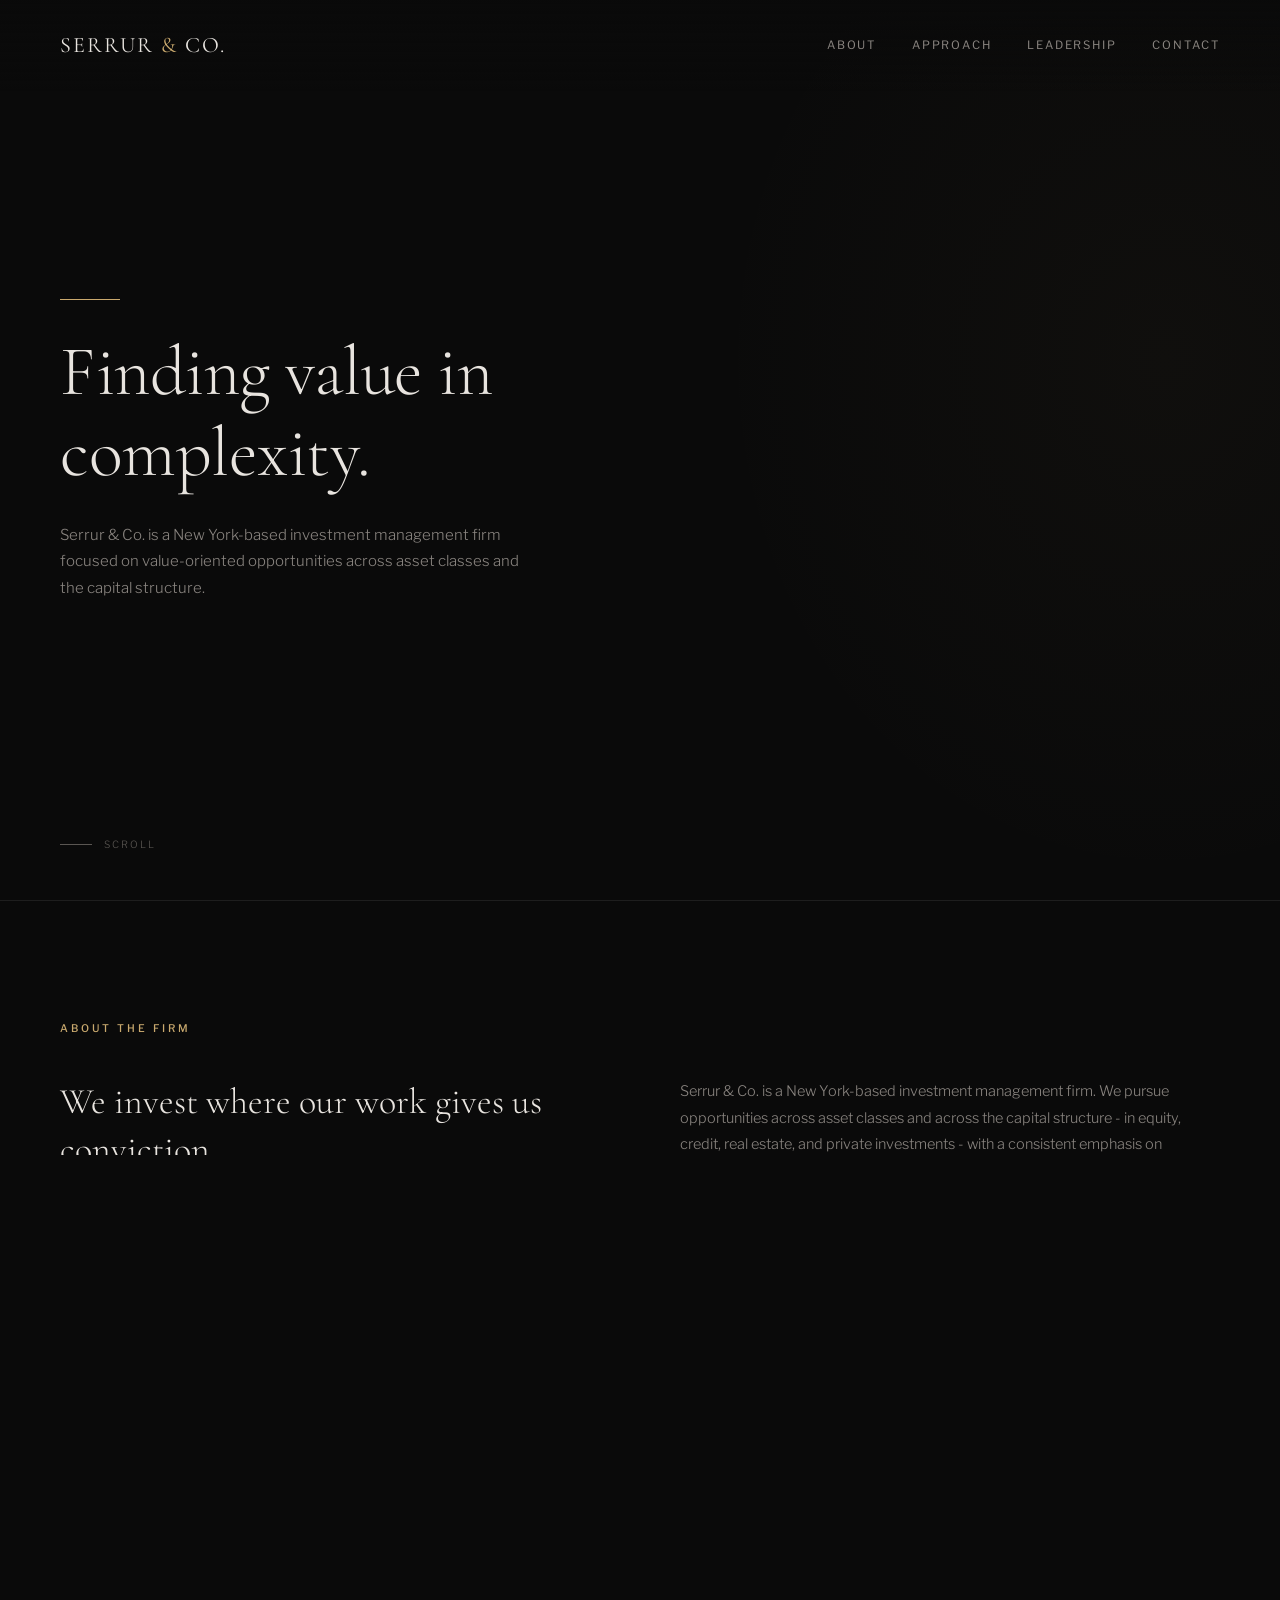
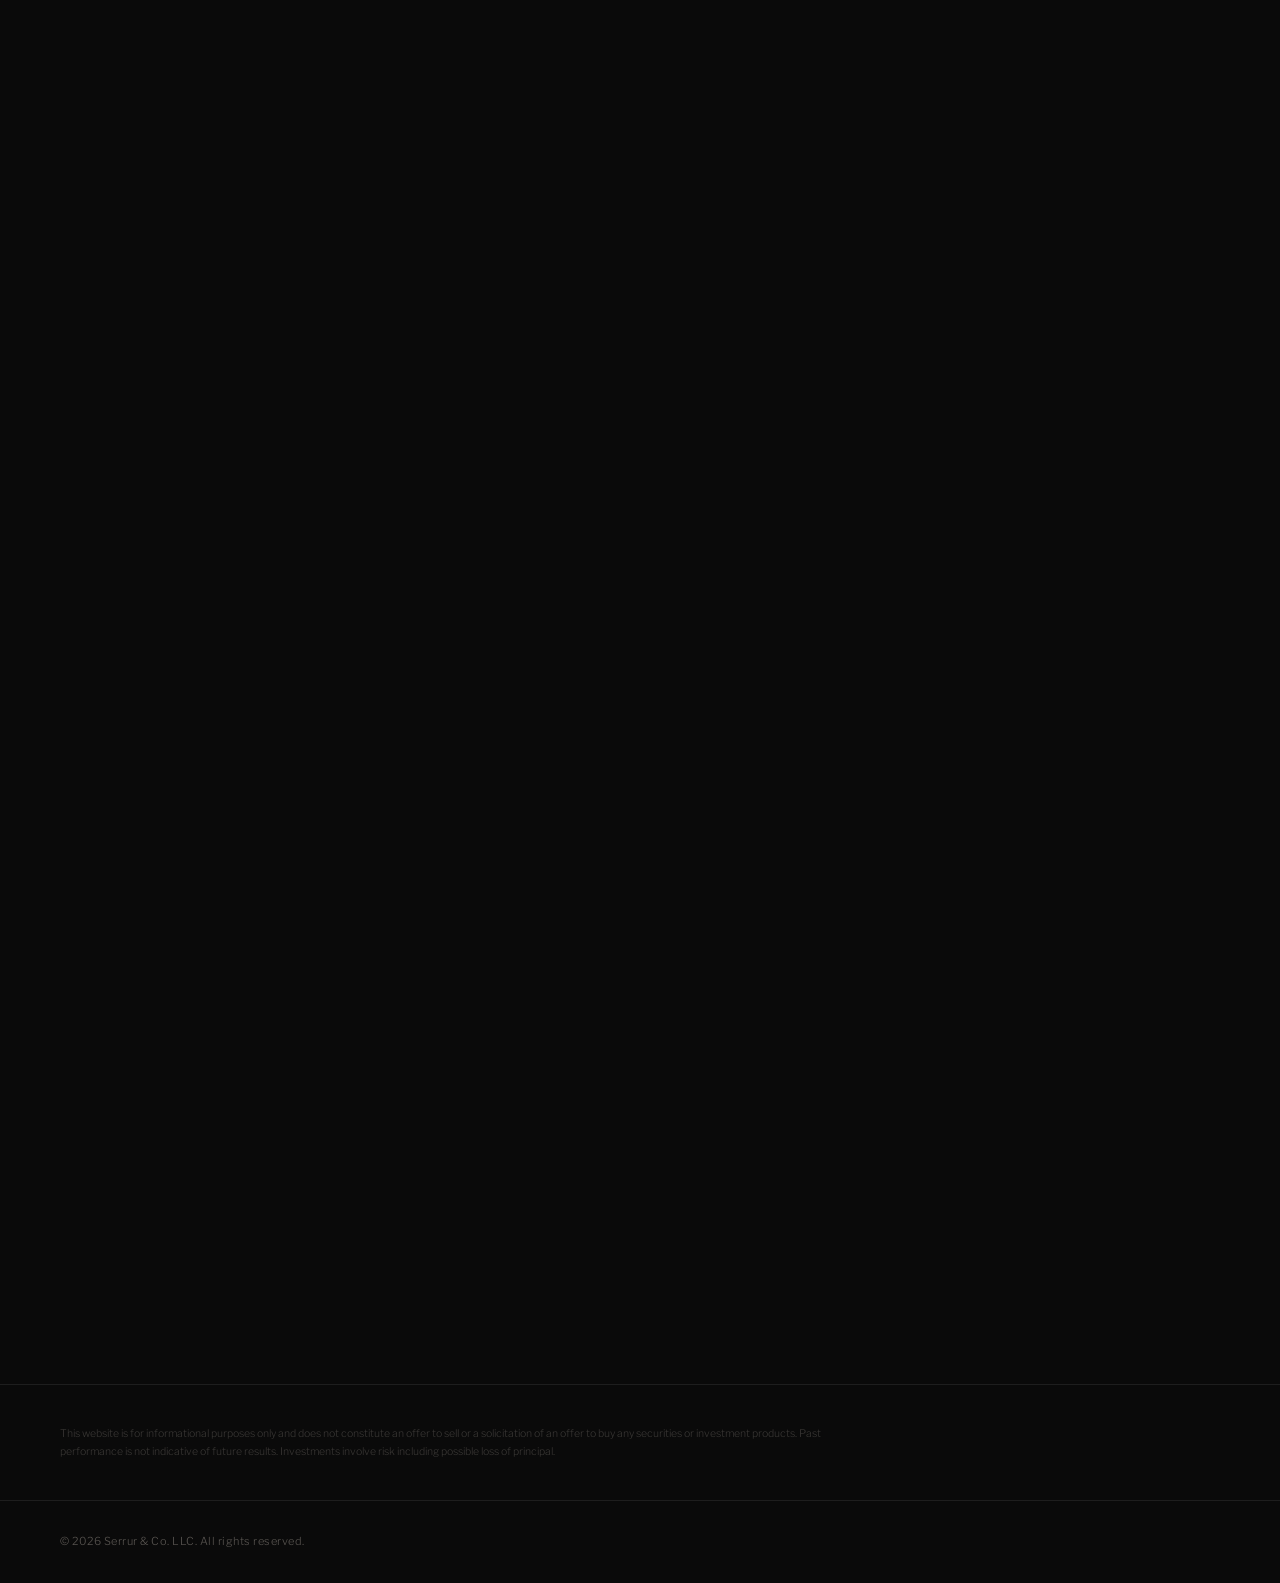
==== index.html @ 998e9f7e "Initial site" ====
<!DOCTYPE html>
<html lang="en">
<head>
<meta charset="UTF-8">
<meta name="viewport" content="width=device-width, initial-scale=1.0">
<title>Serrur &amp; Co. LLC</title>
<link href="https://fonts.googleapis.com/css2?family=Cormorant+Garamond:ital,wght@0,300;0,400;0,500;0,600;1,300;1,400&family=Libre+Franklin:wght@300;400;500&display=swap" rel="stylesheet">
<style>
  *, *::before, *::after { margin: 0; padding: 0; box-sizing: border-box; }

  :root {
    --bg: #0a0a0a;
    --bg-elevated: #111111;
    --text-primary: #e8e4df;
    --text-secondary: #8a8580;
    --text-muted: #5a5652;
    --accent: #c9a96e;
    --accent-dim: rgba(201, 169, 110, 0.12);
    --border: #1e1e1e;
    --serif: 'Cormorant Garamond', Georgia, serif;
    --sans: 'Libre Franklin', sans-serif;
  }

  html { scroll-behavior: smooth; }

  body {
    font-family: var(--sans);
    background: var(--bg);
    color: var(--text-primary);
    line-height: 1.6;
    font-weight: 300;
    -webkit-font-smoothing: antialiased;
    overflow-x: hidden;
  }

  nav {
    position: fixed; top: 0; width: 100%; z-index: 100;
    padding: 28px 60px;
    display: flex; justify-content: space-between; align-items: center;
    background: linear-gradient(to bottom, rgba(10,10,10,0.95), rgba(10,10,10,0));
    transition: background 0.4s;
  }
  .nav-scrolled { background: rgba(10,10,10,0.97); backdrop-filter: blur(12px); border-bottom: 1px solid var(--border); }
  .logo { font-family: var(--serif); font-size: 22px; font-weight: 400; letter-spacing: 2px; color: var(--text-primary); text-decoration: none; }
  .logo span { color: var(--accent); }
  .nav-links { display: flex; gap: 36px; }
  .nav-links a { font-size: 11.5px; letter-spacing: 1.8px; text-transform: uppercase; color: var(--text-secondary); text-decoration: none; transition: color 0.3s; font-weight: 400; }
  .nav-links a:hover { color: var(--text-primary); }

  .hero {
    min-height: 100vh; display: flex; flex-direction: column; justify-content: center;
    padding: 0 60px; position: relative;
  }
  .hero::before {
    content: ''; position: absolute; top: 0; right: 0; width: 45%; height: 100%;
    background: radial-gradient(ellipse at 80% 40%, rgba(201,169,110,0.03) 0%, transparent 70%);
    pointer-events: none;
  }
  .hero-rule { width: 60px; height: 1px; background: var(--accent); margin-bottom: 32px; opacity: 0; animation: fadeSlideRight 1s 0.3s forwards; }
  .hero h1 { font-family: var(--serif); font-size: clamp(42px, 5.5vw, 72px); font-weight: 300; line-height: 1.15; max-width: 600px; letter-spacing: -0.5px; opacity: 0; animation: fadeSlideUp 1s 0.5s forwards; }
  .hero p { margin-top: 28px; font-size: 15px; color: var(--text-secondary); max-width: 480px; line-height: 1.75; opacity: 0; animation: fadeSlideUp 1s 0.8s forwards; }
  .scroll-indicator { position: absolute; bottom: 48px; left: 60px; display: flex; align-items: center; gap: 12px; font-size: 10px; letter-spacing: 2px; text-transform: uppercase; color: var(--text-muted); opacity: 0; animation: fadeIn 1s 1.4s forwards; }
  .scroll-line { width: 32px; height: 1px; background: var(--text-muted); animation: pulse 2s infinite; }

  section { padding: 120px 60px; position: relative; }
  .section-label { font-size: 10.5px; letter-spacing: 3px; text-transform: uppercase; color: var(--accent); margin-bottom: 40px; font-weight: 500; }

  .about { border-top: 1px solid var(--border); }
  .about-grid { display: grid; grid-template-columns: 1fr 1fr; gap: 80px; align-items: start; }
  .about-grid h2 { font-family: var(--serif); font-size: 36px; font-weight: 300; line-height: 1.35; }
  .about-text p { font-size: 14.5px; color: var(--text-secondary); line-height: 1.85; margin-bottom: 20px; }

  .approach { background: var(--bg-elevated); border-top: 1px solid var(--border); border-bottom: 1px solid var(--border); }
  .approach-items { display: grid; grid-template-columns: repeat(3, 1fr); gap: 1px; background: var(--border); margin-top: 48px; }
  .approach-item { background: var(--bg-elevated); padding: 48px 40px; }
  .approach-item h3 { font-family: var(--serif); font-size: 22px; font-weight: 400; margin-bottom: 16px; }
  .approach-item p { font-size: 13.5px; color: var(--text-secondary); line-height: 1.8; }
  .approach-item .num { font-family: var(--serif); font-size: 13px; color: var(--accent); margin-bottom: 24px; display: block; }

  .leadership { border-bottom: 1px solid var(--border); }
  .leader-card { display: grid; grid-template-columns: 1fr 1.4fr; gap: 80px; align-items: start; max-width: 900px; }
  .leader-card h3 { font-family: var(--serif); font-size: 28px; font-weight: 400; margin-bottom: 6px; }
  .leader-card .title { font-size: 12px; letter-spacing: 1.5px; text-transform: uppercase; color: var(--accent); margin-bottom: 28px; }
  .leader-card p { font-size: 14px; color: var(--text-secondary); line-height: 1.85; margin-bottom: 14px; }
  .leader-credentials { display: flex; gap: 24px; margin-top: 24px; padding-top: 24px; border-top: 1px solid var(--border); }
  .credential { font-size: 11.5px; color: var(--text-muted); letter-spacing: 0.5px; line-height: 1.6; }

  .contact { text-align: center; padding: 140px 60px; }
  .contact h2 { font-family: var(--serif); font-size: 36px; font-weight: 300; margin-bottom: 20px; }
  .contact p { font-size: 14px; color: var(--text-secondary); margin-bottom: 8px; }
  .contact a { color: var(--accent); text-decoration: none; border-bottom: 1px solid var(--accent-dim); transition: border-color 0.3s; }
  .contact a:hover { border-color: var(--accent); }
  .contact-address { margin-top: 40px; font-size: 12.5px; color: var(--text-muted); line-height: 1.8; letter-spacing: 0.3px; }

  footer { padding: 32px 60px; border-top: 1px solid var(--border); display: flex; justify-content: space-between; align-items: center; }
  footer p { font-size: 11px; color: var(--text-muted); letter-spacing: 0.5px; }
  .disclaimer { padding: 40px 60px; border-top: 1px solid var(--border); background: var(--bg); }
  .disclaimer p { font-size: 10.5px; color: var(--text-muted); line-height: 1.7; max-width: 800px; opacity: 0.6; }

  @keyframes fadeSlideUp { from { opacity: 0; transform: translateY(24px); } to { opacity: 1; transform: translateY(0); } }
  @keyframes fadeSlideRight { from { opacity: 0; width: 0; } to { opacity: 1; width: 60px; } }
  @keyframes fadeIn { from { opacity: 0; } to { opacity: 1; } }
  @keyframes pulse { 0%, 100% { opacity: 0.3; } 50% { opacity: 1; } }

  .reveal { opacity: 0; transform: translateY(20px); transition: opacity 0.8s ease, transform 0.8s ease; }
  .reveal.visible { opacity: 1; transform: translateY(0); }

  @media (max-width: 900px) {
    nav { padding: 20px 28px; }
    .nav-links { gap: 20px; }
    .nav-links a { font-size: 10px; }
    .hero { padding: 0 28px; }
    section { padding: 80px 28px; }
    .about-grid { grid-template-columns: 1fr; gap: 40px; }
    .approach-items { grid-template-columns: 1fr; }
    .leader-card { grid-template-columns: 1fr; gap: 32px; }
    .scroll-indicator { left: 28px; }
    footer { padding: 24px 28px; }
    .disclaimer { padding: 28px; }
    .contact { padding: 80px 28px; }
  }
  @media (max-width: 600px) {
    .nav-links { display: none; }
    .leader-credentials { flex-direction: column; gap: 12px; }
  }
</style>
</head>
<body>

<nav id="nav">
  <a href="#" class="logo">SERRUR <span>&amp;</span> CO.</a>
  <div class="nav-links">
    <a href="#about">About</a>
    <a href="#approach">Approach</a>
    <a href="#leadership">Leadership</a>
    <a href="#contact">Contact</a>
  </div>
</nav>

<section class="hero">
  <div class="hero-rule"></div>
  <h1>Finding value in complexity.</h1>
  <p>Serrur &amp; Co. is a New York-based investment management firm focused on value-oriented opportunities across asset classes and the capital structure.</p>
  <div class="scroll-indicator">
    <div class="scroll-line"></div>
    Scroll
  </div>
</section>

<section class="about" id="about">
  <div class="section-label reveal">About the Firm</div>
  <div class="about-grid">
    <h2 class="reveal">We invest where our work gives us conviction.</h2>
    <div class="about-text">
      <p class="reveal">Serrur &amp; Co. is a New York-based investment management firm. We pursue opportunities across asset classes and across the capital structure - in equity, credit, real estate, and private investments - with a consistent emphasis on fundamental value and the protection of capital.</p>
      <p class="reveal">Our work frequently leads us to complex and event-driven situations - restructurings, litigation, and dislocated markets - where analytical depth and patience create an advantage. We are long-term, concentrated, and independent in our approach.</p>
    </div>
  </div>
</section>

<section class="approach" id="approach">
  <div class="section-label reveal">Investment Approach</div>
  <div class="approach-items">
    <div class="approach-item reveal">
      <span class="num">01</span>
      <h3>Fundamental Value</h3>
      <p>We seek to invest in businesses and assets at prices well below our assessment of intrinsic value. Our holding period is defined by the investment thesis - not by the calendar or the market.</p>
    </div>
    <div class="approach-item reveal">
      <span class="num">02</span>
      <h3>Capital Preservation</h3>
      <p>Risk management is not a separate function. It is embedded in how we size positions, structure exposure, and select the point in the capital structure that best protects against permanent loss.</p>
    </div>
    <div class="approach-item reveal">
      <span class="num">03</span>
      <h3>Analytical Depth</h3>
      <p>We invest where rigorous legal, financial, and procedural analysis - applied to situations others find too complex or too opaque - provides a margin of safety that the broader market has not recognized.</p>
    </div>
  </div>
</section>

<section class="leadership" id="leadership">
  <div class="section-label reveal">Leadership</div>
  <div class="leader-card">
    <div>
      <h3 class="reveal">Ezra Serrur</h3>
      <div class="title reveal">Founder &amp; Managing Member</div>
    </div>
    <div>
      <p class="reveal">Prior to founding Serrur &amp; Co., Ezra was an investment analyst at DSC Meridian Capital, a distressed debt investment firm. He brings a multidisciplinary background in law, accounting, and investment analysis to a practice built on intensive, situation-specific research.</p>
      <div class="leader-credentials reveal">
        <div class="credential">J.D., Harvard Law School</div>
        <div class="credential">M.B.A., Columbia Business School</div>
      </div>
    </div>
  </div>
</section>

<section class="contact" id="contact">
  <h2 class="reveal">Get in Touch</h2>
  <p class="reveal">For inquiries, please contact us at <a href="mailto:info@serrurandco.com">info@serrurandco.com</a></p>
  <div class="contact-address reveal">
    New York, NY
  </div>
</section>

<div class="disclaimer">
  <p>This website is for informational purposes only and does not constitute an offer to sell or a solicitation of an offer to buy any securities or investment products. Past performance is not indicative of future results. Investments involve risk including possible loss of principal.</p>
</div>

<footer>
  <p>&copy; 2026 Serrur &amp; Co. LLC. All rights reserved.</p>
</footer>

<script>
  window.addEventListener('scroll', function() {
    document.getElementById('nav').classList.toggle('nav-scrolled', window.scrollY > 60);
  });

  var observer = new IntersectionObserver(function(entries) {
    entries.forEach(function(e) {
      if (e.isIntersecting) {
        e.target.classList.add('visible');
        observer.unobserve(e.target);
      }
    });
  }, { threshold: 0.15 });

  document.querySelectorAll('.reveal').forEach(function(el) {
    observer.observe(el);
  });

  document.querySelectorAll('.nav-links a').forEach(function(a) {
    a.addEventListener('click', function(e) {
      e.preventDefault();
      document.querySelector(a.getAttribute('href')).scrollIntoView({ behavior: 'smooth' });
    });
  });
</script>

</body>
</html>
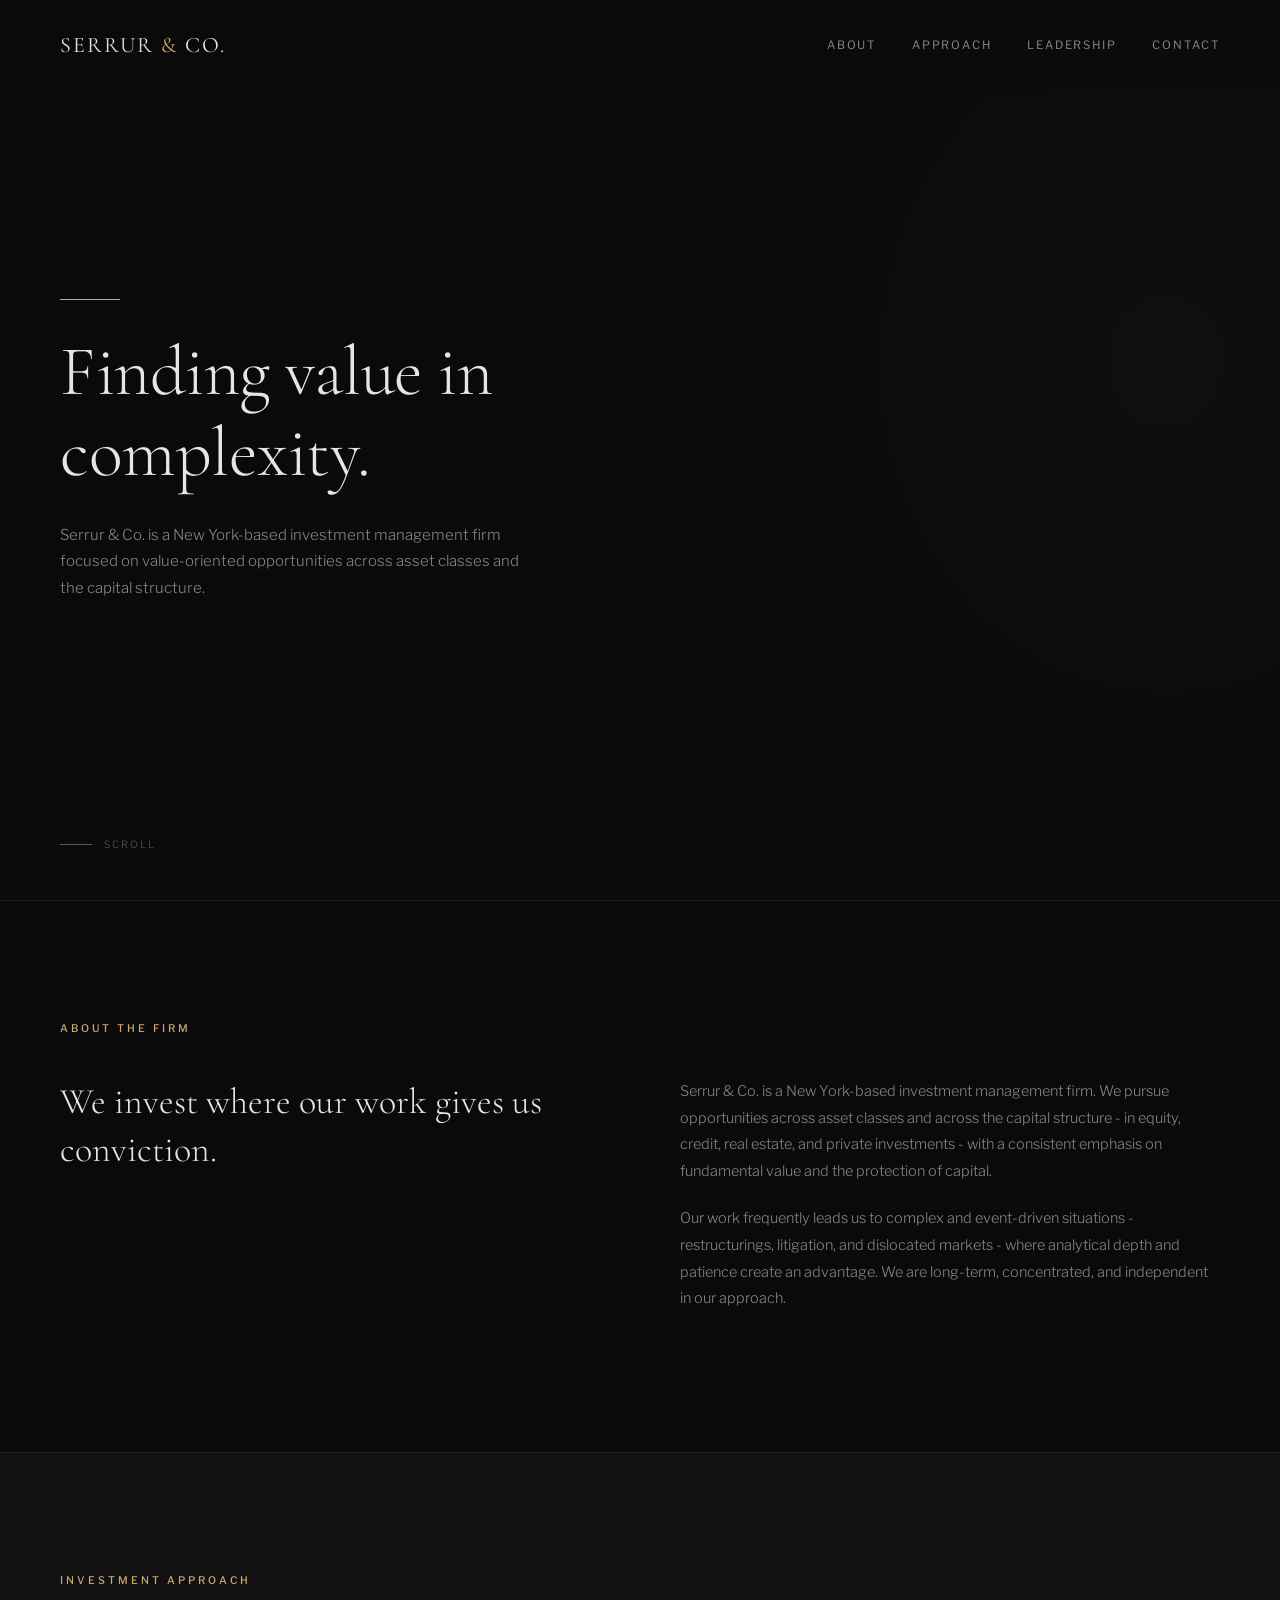
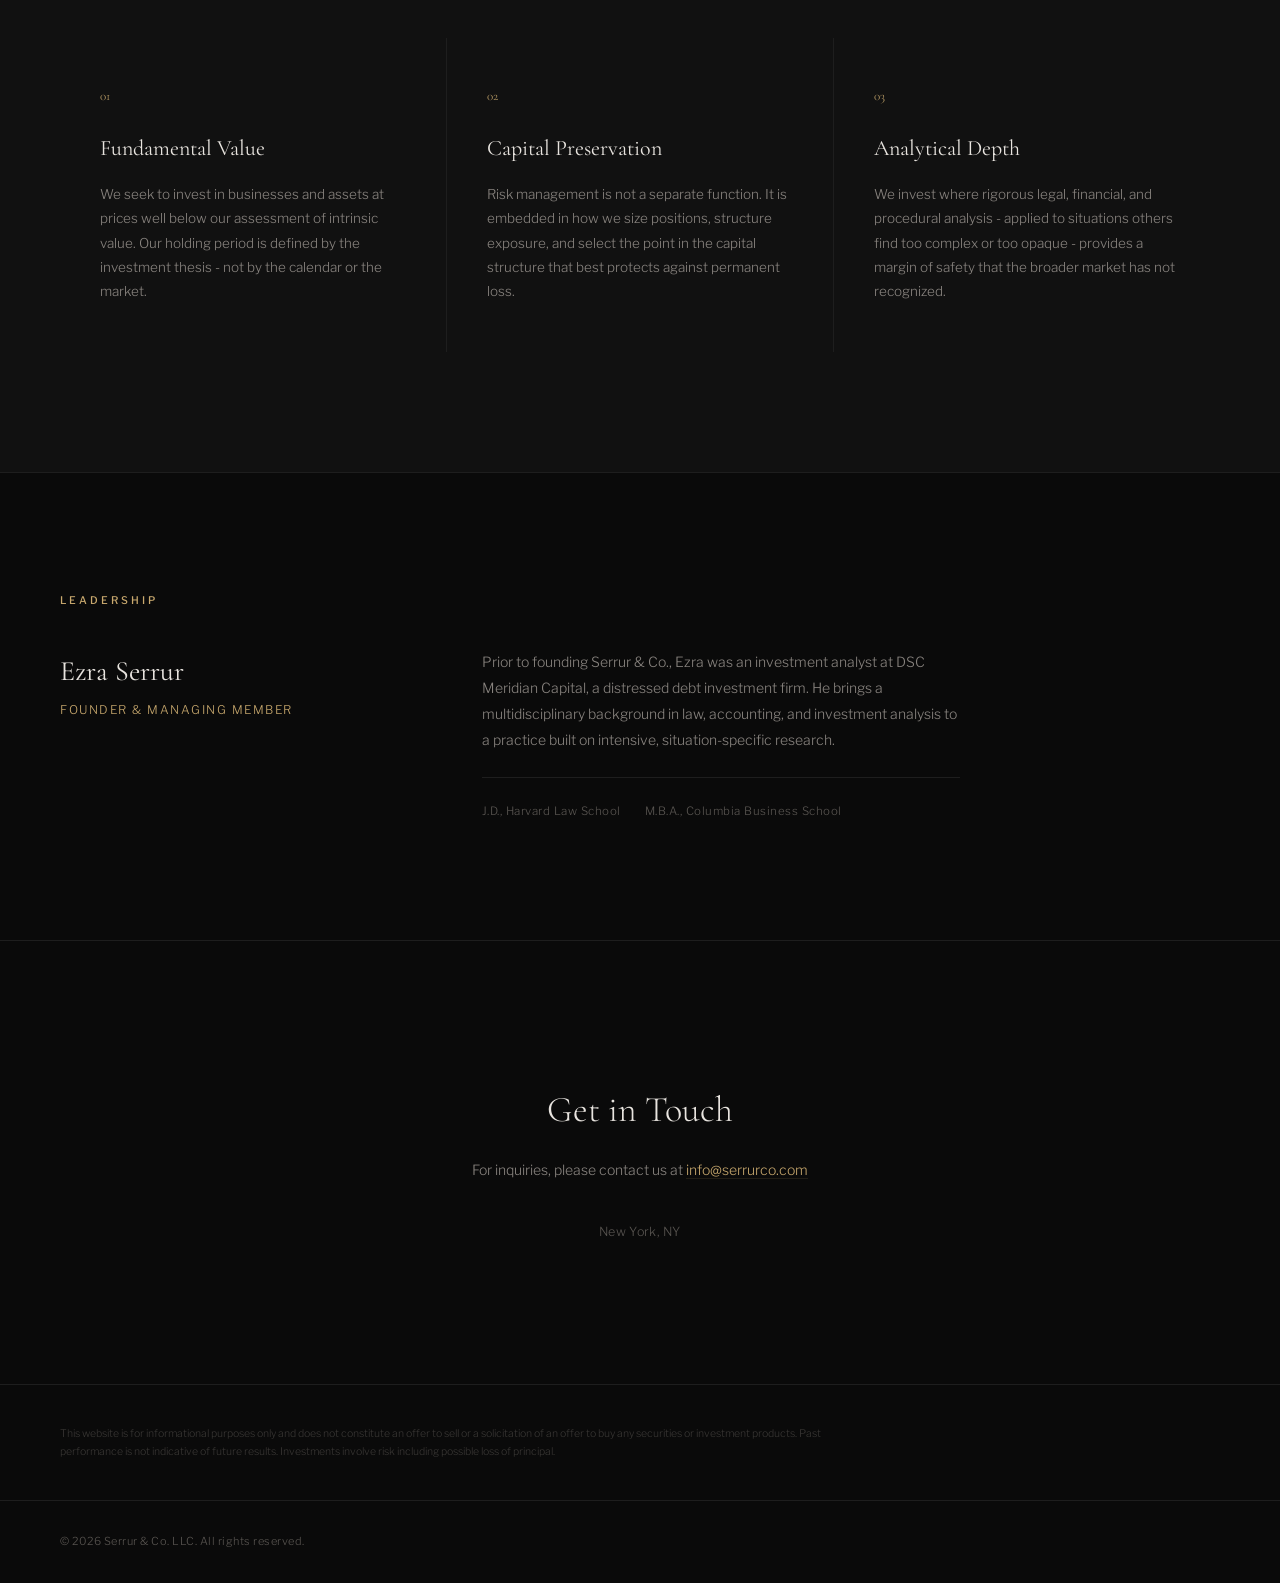
==== commit 1440b49f: "Fix contact email to info@serrurco.com" ====
--- a/index.html
+++ b/index.html
@@ -198,7 +198,7 @@
 
 <section class="contact" id="contact">
   <h2 class="reveal">Get in Touch</h2>
-  <p class="reveal">For inquiries, please contact us at <a href="mailto:info@serrurandco.com">info@serrurandco.com</a></p>
+  <p class="reveal">For inquiries, please contact us at <a href="mailto:info@serrurco.com">info@serrurco.com</a></p>
   <div class="contact-address reveal">
     New York, NY
   </div>
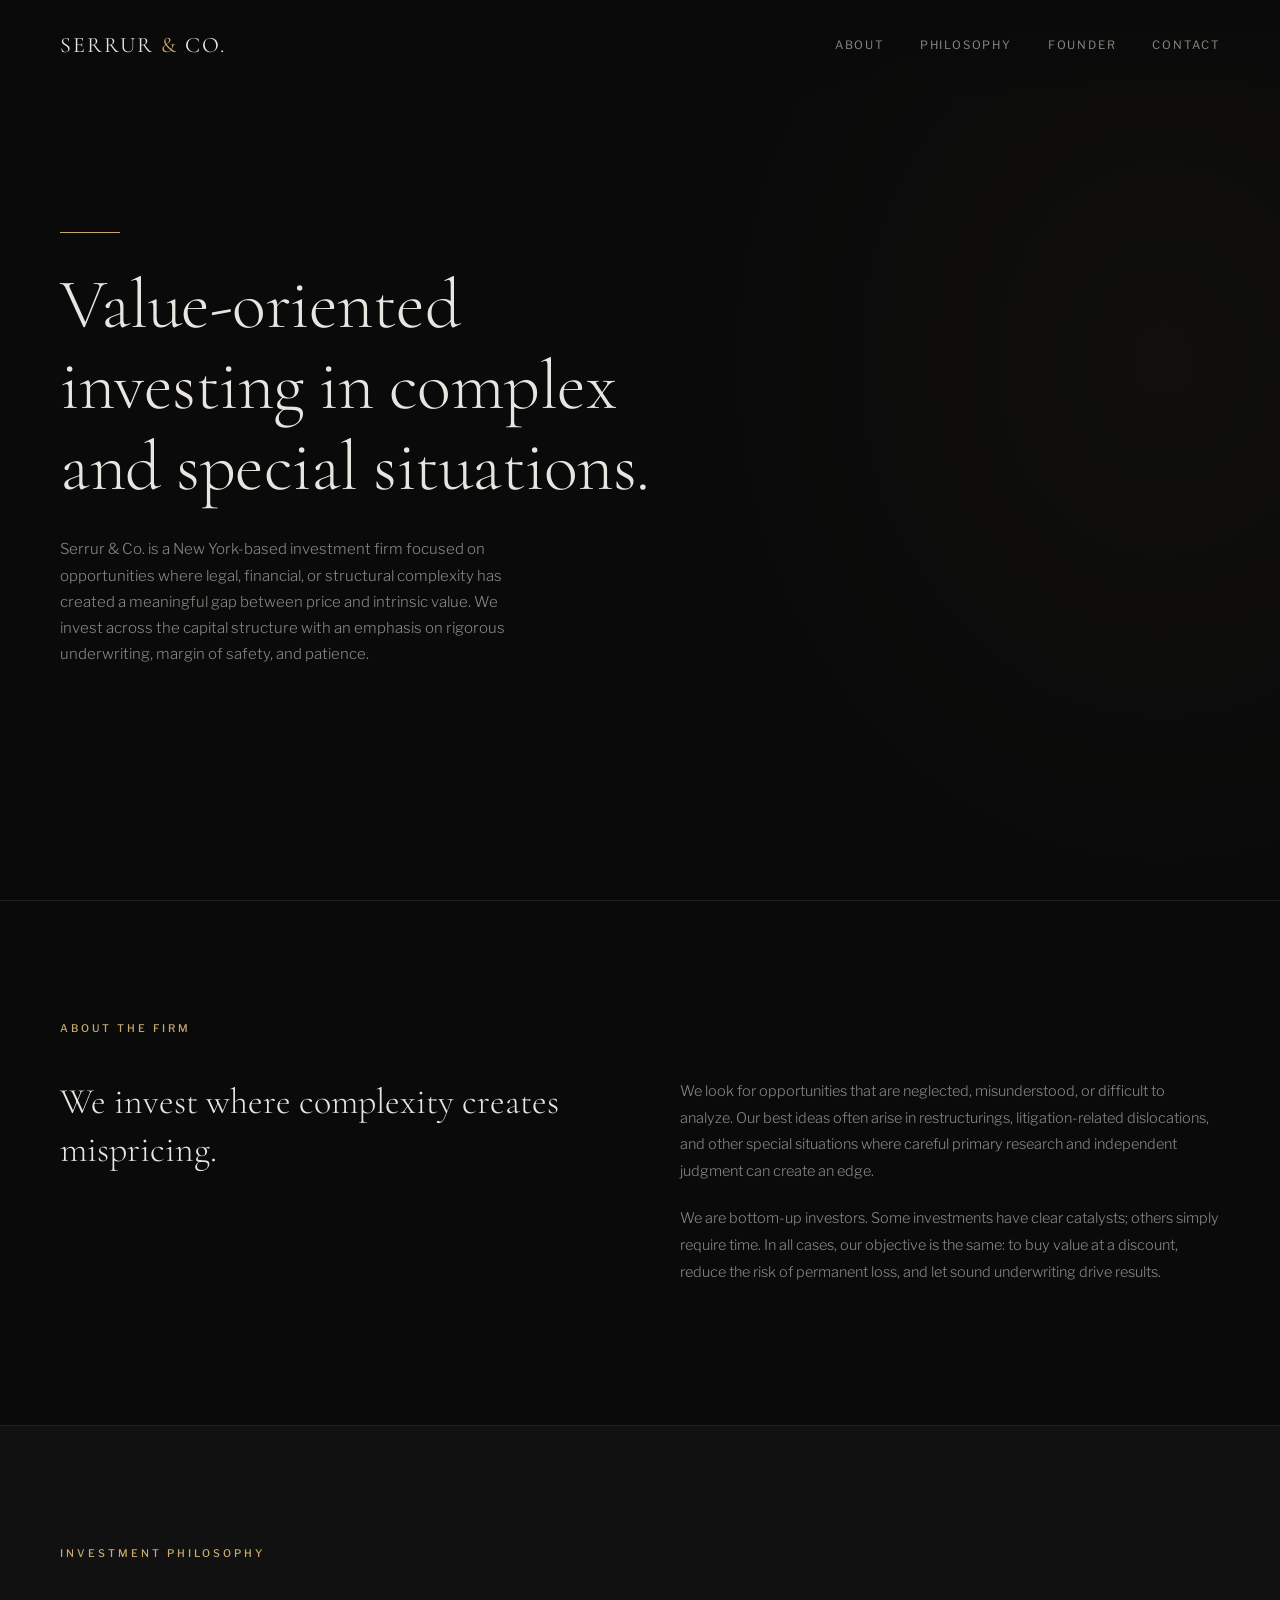
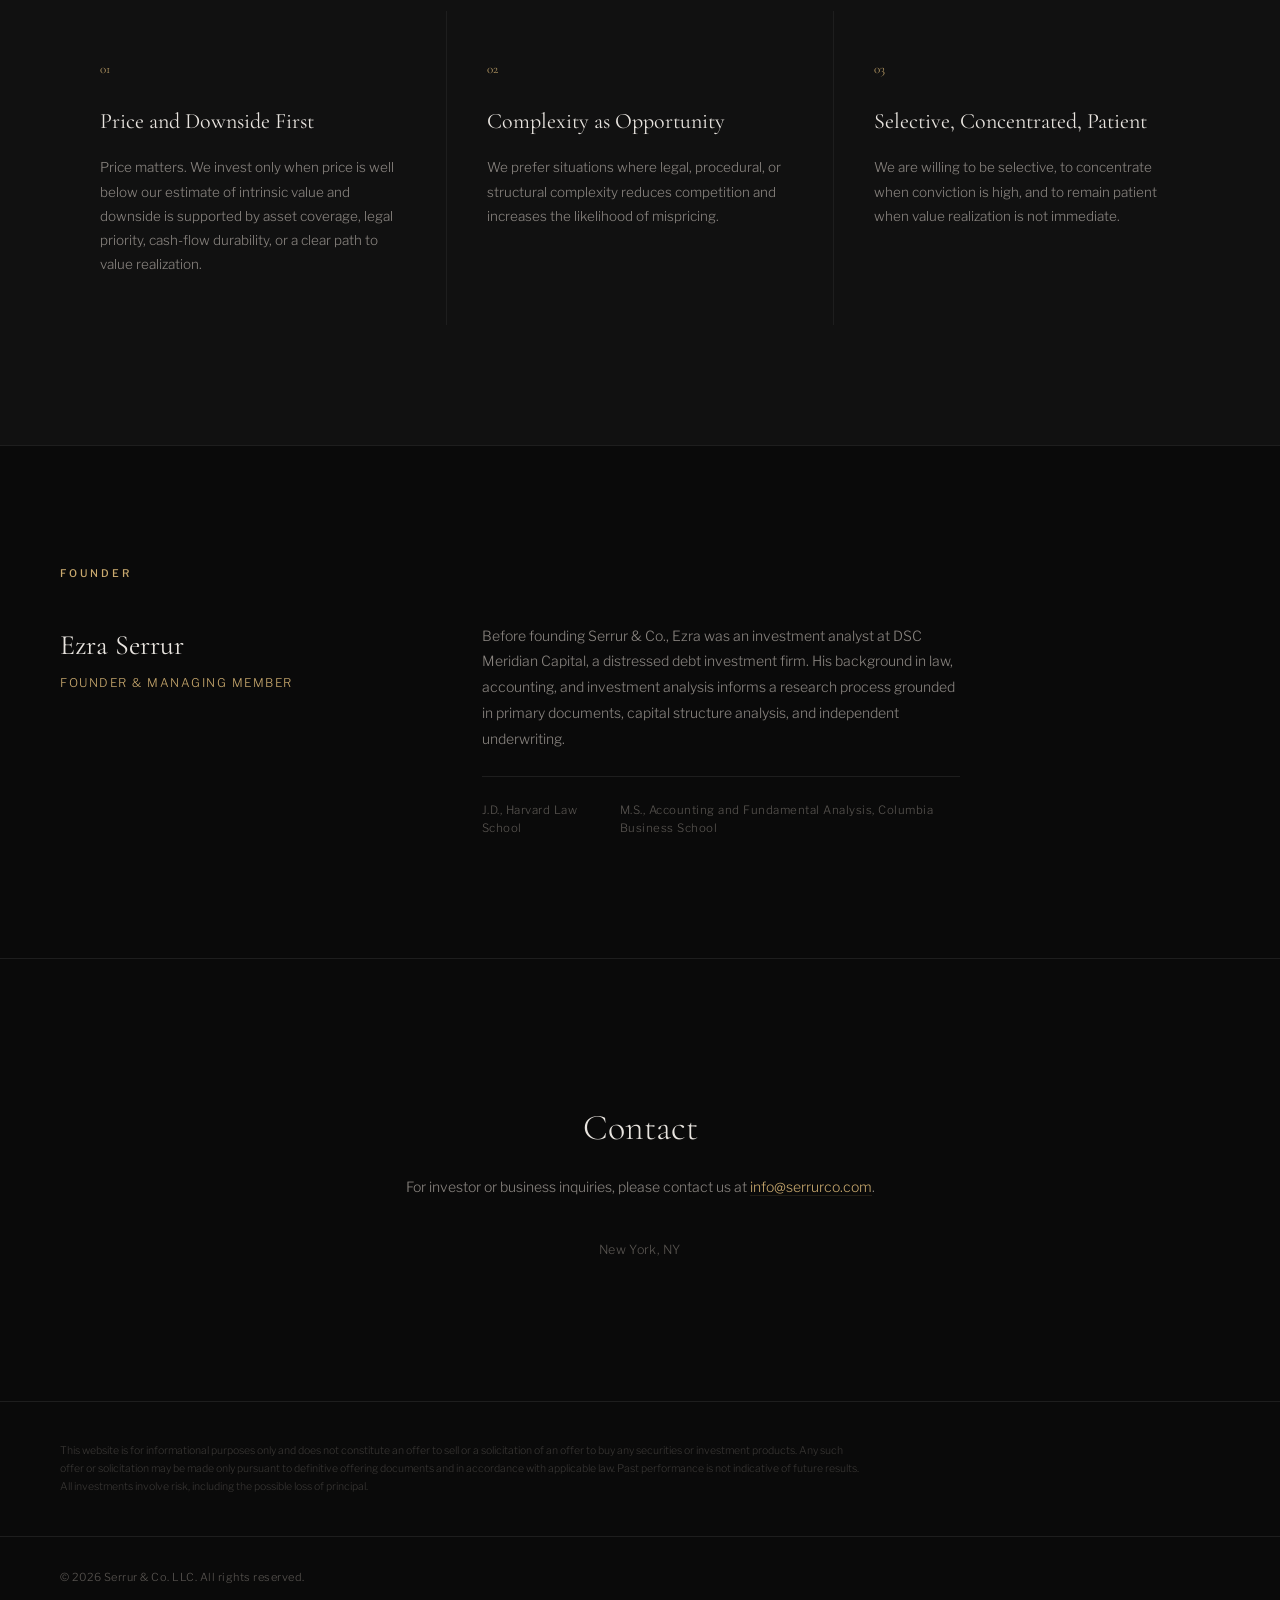
==== commit 352ac17d: "v5: Reposition as value-oriented special situations firm - Nav: Approach→Philosophy, Leadership→Foun" ====
--- a/index.html
+++ b/index.html
@@ -3,7 +3,16 @@
 <head>
 <meta charset="UTF-8">
 <meta name="viewport" content="width=device-width, initial-scale=1.0">
-<title>Serrur &amp; Co. LLC</title>
+<title>Serrur &amp; Co. | Value-Oriented Investing in Complex &amp; Special Situations</title>
+<meta name="description" content="Serrur &amp; Co. is a New York-based investment firm focused on value-oriented investing in complex and special situations across the capital structure.">
+<meta property="og:title" content="Serrur &amp; Co. | Value-Oriented Investing in Complex &amp; Special Situations">
+<meta property="og:description" content="Serrur &amp; Co. is a New York-based investment firm focused on value-oriented investing in complex and special situations across the capital structure.">
+<meta property="og:type" content="website">
+<meta property="og:url" content="https://serrurco.com/">
+<meta name="twitter:title" content="Serrur &amp; Co. | Value-Oriented Investing in Complex &amp; Special Situations">
+<meta name="twitter:description" content="Serrur &amp; Co. is a New York-based investment firm focused on value-oriented investing in complex and special situations across the capital structure.">
+<link rel="canonical" href="https://serrurco.com/">
+<link rel="icon" type="image/svg+xml" href="/favicon.svg">
 <link href="https://fonts.googleapis.com/css2?family=Cormorant+Garamond:ital,wght@0,300;0,400;0,500;0,600;1,300;1,400&family=Libre+Franklin:wght@300;400;500&display=swap" rel="stylesheet">
 <style>
   *, *::before, *::after { margin: 0; padding: 0; box-sizing: border-box; }
@@ -46,6 +55,7 @@
   .nav-links { display: flex; gap: 36px; }
   .nav-links a { font-size: 11.5px; letter-spacing: 1.8px; text-transform: uppercase; color: var(--text-secondary); text-decoration: none; transition: color 0.3s; font-weight: 400; }
   .nav-links a:hover { color: var(--text-primary); }
+  .nav-links a:focus-visible { outline: 1px solid var(--accent); outline-offset: 4px; }
 
   .hero {
     min-height: 100vh; display: flex; flex-direction: column; justify-content: center;
@@ -59,8 +69,6 @@
   .hero-rule { width: 60px; height: 1px; background: var(--accent); margin-bottom: 32px; opacity: 0; animation: fadeSlideRight 1s 0.3s forwards; }
   .hero h1 { font-family: var(--serif); font-size: clamp(42px, 5.5vw, 72px); font-weight: 300; line-height: 1.15; max-width: 600px; letter-spacing: -0.5px; opacity: 0; animation: fadeSlideUp 1s 0.5s forwards; }
   .hero p { margin-top: 28px; font-size: 15px; color: var(--text-secondary); max-width: 480px; line-height: 1.75; opacity: 0; animation: fadeSlideUp 1s 0.8s forwards; }
-  .scroll-indicator { position: absolute; bottom: 48px; left: 60px; display: flex; align-items: center; gap: 12px; font-size: 10px; letter-spacing: 2px; text-transform: uppercase; color: var(--text-muted); opacity: 0; animation: fadeIn 1s 1.4s forwards; }
-  .scroll-line { width: 32px; height: 1px; background: var(--text-muted); animation: pulse 2s infinite; }
 
   section { padding: 120px 60px; position: relative; }
   .section-label { font-size: 10.5px; letter-spacing: 3px; text-transform: uppercase; color: var(--accent); margin-bottom: 40px; font-weight: 500; }
@@ -114,7 +122,6 @@
     .about-grid { grid-template-columns: 1fr; gap: 40px; }
     .approach-items { grid-template-columns: 1fr; }
     .leader-card { grid-template-columns: 1fr; gap: 32px; }
-    .scroll-indicator { left: 28px; }
     footer { padding: 24px 28px; }
     .disclaimer { padding: 28px; }
     .contact { padding: 80px 28px; }
@@ -131,81 +138,78 @@
   <a href="#" class="logo">SERRUR <span>&amp;</span> CO.</a>
   <div class="nav-links">
     <a href="#about">About</a>
-    <a href="#approach">Approach</a>
-    <a href="#leadership">Leadership</a>
+    <a href="#philosophy">Philosophy</a>
+    <a href="#founder">Founder</a>
     <a href="#contact">Contact</a>
   </div>
 </nav>
 
 <section class="hero">
   <div class="hero-rule"></div>
-  <h1>Finding value in complexity.</h1>
-  <p>Serrur &amp; Co. is a New York-based investment management firm focused on value-oriented opportunities across asset classes and the capital structure.</p>
-  <div class="scroll-indicator">
-    <div class="scroll-line"></div>
-    Scroll
-  </div>
+  <h1>Value-oriented investing in complex and special situations.</h1>
+  <p>Serrur &amp; Co. is a New York-based investment firm focused on opportunities where legal, financial, or structural complexity has created a meaningful gap between price and intrinsic value. We invest across the capital structure with an emphasis on rigorous underwriting, margin of safety, and patience.</p>
 </section>
 
 <section class="about" id="about">
   <div class="section-label reveal">About the Firm</div>
   <div class="about-grid">
-    <h2 class="reveal">We invest where our work gives us conviction.</h2>
+    <h2 class="reveal">We invest where complexity creates mispricing.</h2>
     <div class="about-text">
-      <p class="reveal">Serrur &amp; Co. is a New York-based investment management firm. We pursue opportunities across asset classes and across the capital structure - in equity, credit, real estate, and private investments - with a consistent emphasis on fundamental value and the protection of capital.</p>
-      <p class="reveal">Our work frequently leads us to complex and event-driven situations - restructurings, litigation, and dislocated markets - where analytical depth and patience create an advantage. We are long-term, concentrated, and independent in our approach.</p>
-    </div>
-  </div>
-</section>
-
-<section class="approach" id="approach">
-  <div class="section-label reveal">Investment Approach</div>
+      <p class="reveal">We look for opportunities that are neglected, misunderstood, or difficult to analyze. Our best ideas often arise in restructurings, litigation-related dislocations, and other special situations where careful primary research and independent judgment can create an edge.</p>
+      <p class="reveal">We are bottom-up investors. Some investments have clear catalysts; others simply require time. In all cases, our objective is the same: to buy value at a discount, reduce the risk of permanent loss, and let sound underwriting drive results.</p>
+    </div>
+  </div>
+</section>
+
+<section class="approach" id="philosophy">
+  <div class="section-label reveal">Investment Philosophy</div>
   <div class="approach-items">
     <div class="approach-item reveal">
       <span class="num">01</span>
-      <h3>Fundamental Value</h3>
-      <p>We seek to invest in businesses and assets at prices well below our assessment of intrinsic value. Our holding period is defined by the investment thesis - not by the calendar or the market.</p>
+      <h3>Price and Downside First</h3>
+      <p>Price matters. We invest only when price is well below our estimate of intrinsic value and downside is supported by asset coverage, legal priority, cash-flow durability, or a clear path to value realization.</p>
     </div>
     <div class="approach-item reveal">
       <span class="num">02</span>
-      <h3>Capital Preservation</h3>
-      <p>Risk management is not a separate function. It is embedded in how we size positions, structure exposure, and select the point in the capital structure that best protects against permanent loss.</p>
+      <h3>Complexity as Opportunity</h3>
+      <p>We prefer situations where legal, procedural, or structural complexity reduces competition and increases the likelihood of mispricing.</p>
     </div>
     <div class="approach-item reveal">
       <span class="num">03</span>
-      <h3>Analytical Depth</h3>
-      <p>We invest where rigorous legal, financial, and procedural analysis - applied to situations others find too complex or too opaque - provides a margin of safety that the broader market has not recognized.</p>
-    </div>
-  </div>
-</section>
-
-<section class="leadership" id="leadership">
-  <div class="section-label reveal">Leadership</div>
+      <h3>Selective, Concentrated, Patient</h3>
+      <p>We are willing to be selective, to concentrate when conviction is high, and to remain patient when value realization is not immediate.</p>
+    </div>
+  </div>
+</section>
+
+<section class="leadership" id="founder">
+  <div class="section-label reveal">Founder</div>
   <div class="leader-card">
     <div>
       <h3 class="reveal">Ezra Serrur</h3>
       <div class="title reveal">Founder &amp; Managing Member</div>
     </div>
     <div>
-      <p class="reveal">Prior to founding Serrur &amp; Co., Ezra was an investment analyst at DSC Meridian Capital, a distressed debt investment firm. He brings a multidisciplinary background in law, accounting, and investment analysis to a practice built on intensive, situation-specific research.</p>
+      <p class="reveal">Before founding Serrur &amp; Co., Ezra was an investment analyst at DSC Meridian Capital, a distressed debt investment firm. His background in law, accounting, and investment analysis informs a research process grounded in primary documents, capital structure analysis, and independent underwriting.</p>
       <div class="leader-credentials reveal">
         <div class="credential">J.D., Harvard Law School</div>
-        <div class="credential">M.B.A., Columbia Business School</div>
+        <div class="credential">M.S., Accounting and Fundamental Analysis, Columbia Business School</div>
       </div>
     </div>
   </div>
 </section>
 
 <section class="contact" id="contact">
-  <h2 class="reveal">Get in Touch</h2>
-  <p class="reveal">For inquiries, please contact us at <a href="mailto:info@serrurco.com">info@serrurco.com</a></p>
+  <h2 class="reveal">Contact</h2>
+  <p class="reveal">For investor or business inquiries, please contact us at <a href="mailto:info@serrurco.com">info@serrurco.com</a>.</p>
   <div class="contact-address reveal">
     New York, NY
   </div>
 </section>
 
+<!-- TODO: Footer/disclosure text should be reviewed against actual fund marketing documents and counsel guidance before publication. -->
 <div class="disclaimer">
-  <p>This website is for informational purposes only and does not constitute an offer to sell or a solicitation of an offer to buy any securities or investment products. Past performance is not indicative of future results. Investments involve risk including possible loss of principal.</p>
+  <p>This website is for informational purposes only and does not constitute an offer to sell or a solicitation of an offer to buy any securities or investment products. Any such offer or solicitation may be made only pursuant to definitive offering documents and in accordance with applicable law. Past performance is not indicative of future results. All investments involve risk, including the possible loss of principal.</p>
 </div>
 
 <footer>
